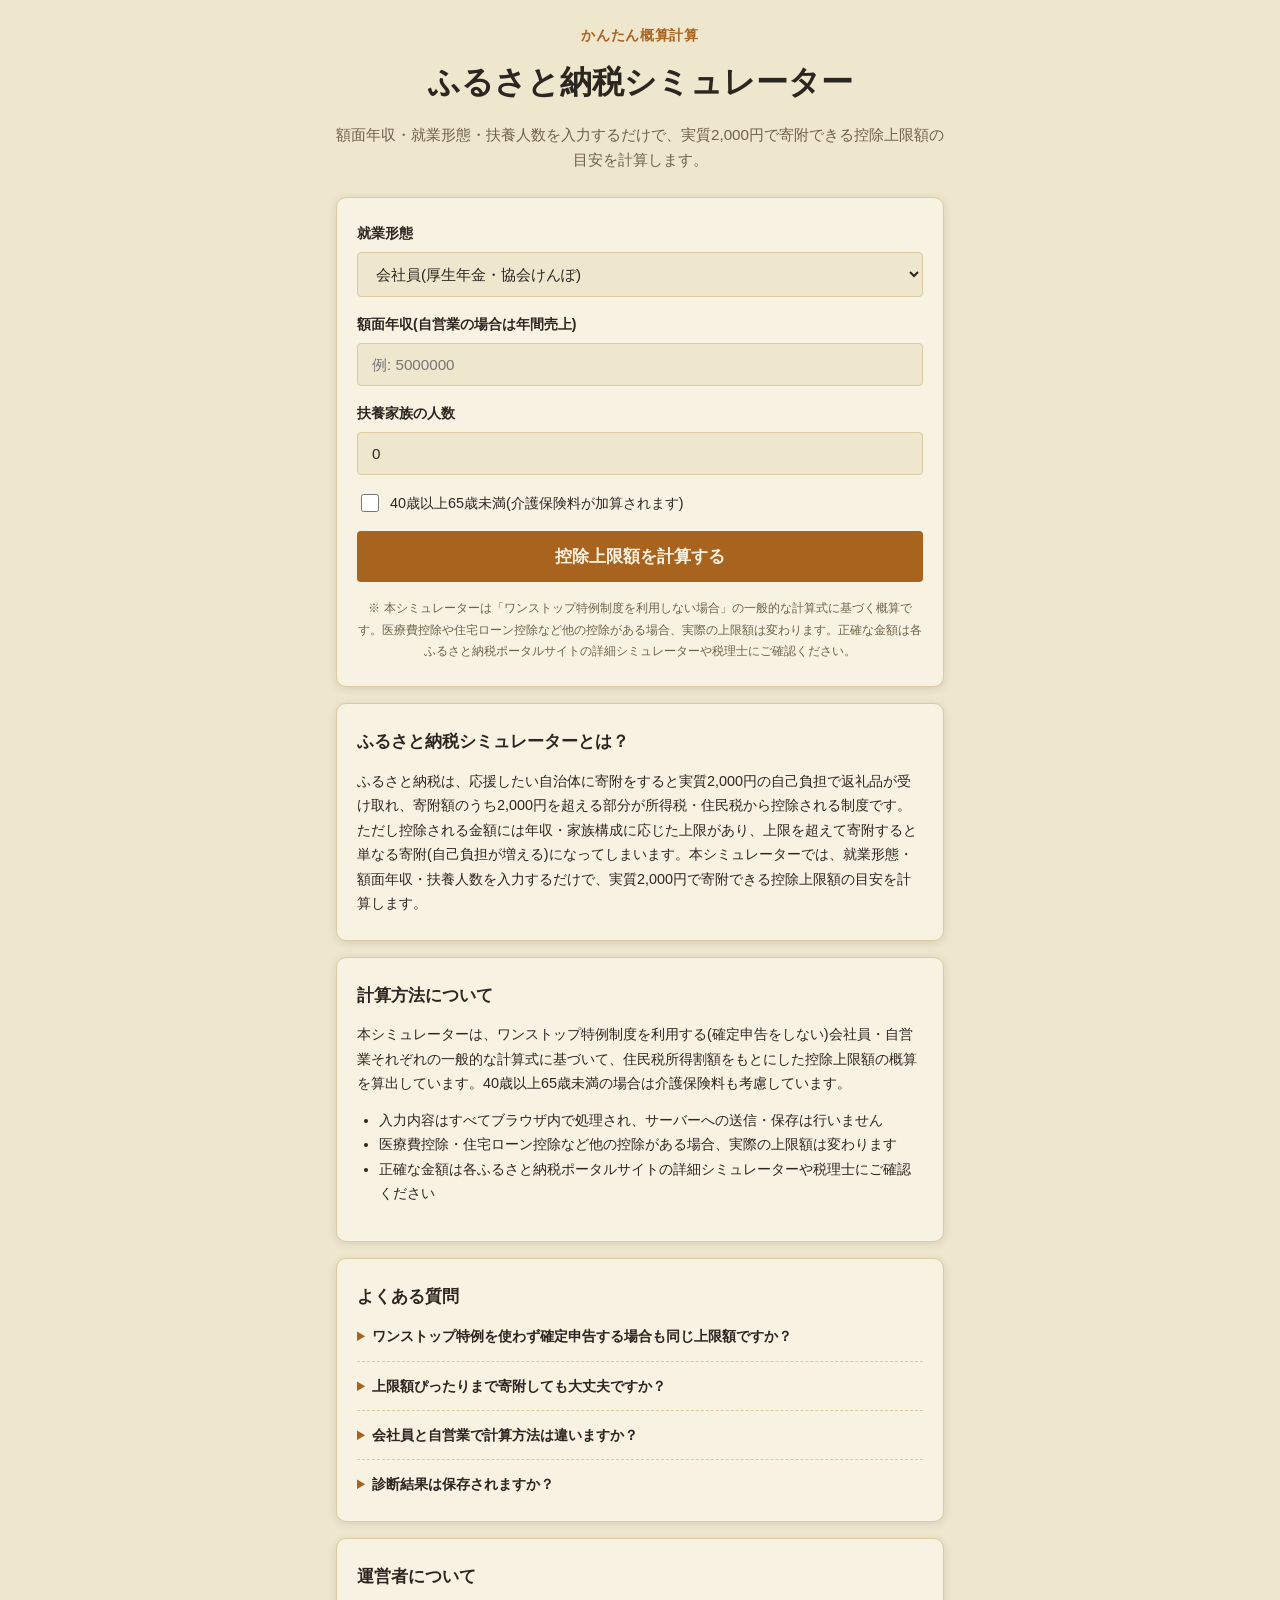
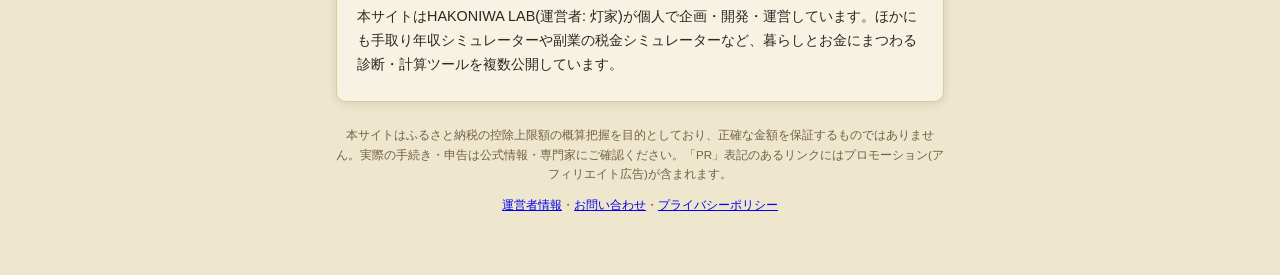
==== index.html @ 763a4023 "メール登録フォームの送信先をMail Studioに変更(Buttondown廃止) Co-Authored-By: Claude Opus 5 <noreply@anthropic.com>" ====
<!DOCTYPE html>
<html lang="ja">
<head>
<meta charset="UTF-8">
<meta name="viewport" content="width=device-width, initial-scale=1.0">
<title>ふるさと納税シミュレーター | 控除上限額をかんたん計算</title>
<meta name="description" content="額面年収・就業形態・扶養人数を入力するだけで、実質2,000円で寄附できるふるさと納税の控除上限額の目安を計算できます。">
<script async src="https://pagead2.googlesyndication.com/pagead/js/adsbygoogle.js?client=ca-pub-6465548593525933" crossorigin="anonymous"></script>
<link rel="canonical" href="https://hakoniwalab.com/furusato-simulator/">
<link rel="stylesheet" href="css/style.css">
<script type="application/ld+json">{"@context":"https://schema.org","@type":"FAQPage","mainEntity":[{"@type":"Question","name":"ワンストップ特例を使わず確定申告する場合も同じ上限額ですか？","acceptedAnswer":{"@type":"Answer","text":"確定申告をする場合も控除上限額の考え方自体は近い金額になりますが、控除される税目の内訳(所得税からも還付されるかどうか)が変わります。本シミュレーターはワンストップ特例制度を利用する前提の概算です。"}},{"@type":"Question","name":"上限額ぴったりまで寄附しても大丈夫ですか？","acceptedAnswer":{"@type":"Answer","text":"本シミュレーターの結果はあくまで概算です。年収の変動や他の控除の影響で実際の上限額が下振れすることもあるため、上限額の8〜9割程度を目安にすることをおすすめします。"}},{"@type":"Question","name":"会社員と自営業で計算方法は違いますか？","acceptedAnswer":{"@type":"Answer","text":"はい。自営業・フリーランスの場合は必要経費を差し引いた所得を基準に、会社員とは異なる社会保険料・税額で計算しています。就業形態を選択すると自動でその方式に切り替わります。"}},{"@type":"Question","name":"診断結果は保存されますか？","acceptedAnswer":{"@type":"Answer","text":"保存されません。計算のたびにその場で処理しており、入力内容や結果を外部に送信・保存する仕組みは持っていません。"}}]}</script>
</head>
<body>
<div id="app" class="app">

  <header class="app-header">
    <p class="app-header__eyebrow">かんたん概算計算</p>
    <h1 class="app-header__title">ふるさと納税<br class="sp-only">シミュレーター</h1>
    <p class="app-header__lead">額面年収・就業形態・扶養人数を入力するだけで、実質2,000円で寄附できる控除上限額の目安を計算します。</p>
  </header>

  <main id="main" class="main">

    <!-- intro/form screen -->
    <section id="screen-intro" class="screen" data-screen="intro">
      <div class="card card--intro">
        <form id="calc-form">
          <div class="form-field">
            <label for="employment_type">就業形態</label>
            <select id="employment_type" name="employment_type" class="quiz-select">
              <option value="employee">会社員(厚生年金・協会けんぽ)</option>
              <option value="self_employed">自営業・フリーランス(国民年金・国民健康保険)</option>
            </select>
          </div>

          <div class="form-field">
            <label for="gross_income">額面年収(自営業の場合は年間売上)</label>
            <input type="number" id="gross_income" name="gross_income" class="quiz-select" placeholder="例: 5000000" min="0" step="10000" required>
          </div>

          <div class="form-field" id="expense-rate-field" hidden>
            <label for="expense_rate">必要経費の割合の目安(%)</label>
            <input type="number" id="expense_rate" name="expense_rate" class="quiz-select" value="30" min="0" max="90" step="5">
          </div>

          <div class="form-field">
            <label for="dependents">扶養家族の人数</label>
            <input type="number" id="dependents" name="dependents" class="quiz-select" value="0" min="0" max="10" step="1">
          </div>

          <div class="form-field form-field--checkbox">
            <label>
              <input type="checkbox" id="age40to64" name="age40to64">
              40歳以上65歳未満(介護保険料が加算されます)
            </label>
          </div>

          <button type="submit" class="btn btn--primary btn--large">控除上限額を計算する</button>
        </form>
        <p class="intro-disclaimer">※ 本シミュレーターは「ワンストップ特例制度を利用しない場合」の一般的な計算式に基づく概算です。医療費控除や住宅ローン控除など他の控除がある場合、実際の上限額は変わります。正確な金額は各ふるさと納税ポータルサイトの詳細シミュレーターや税理士にご確認ください。</p>
      </div>
    </section>

    <!-- result screen -->
    <section id="screen-result" class="screen" data-screen="result" hidden>
      <div class="card card--intro" id="result-body"></div>
      <div id="ad-slot-result-bottom" class="ad-slot" aria-hidden="true"></div>

      <div class="card card--lead" id="lead-card">
        <h2 class="card__title">計算結果をあとで見返したい方へ</h2>
        <p>メールアドレスを登録すると、HAKONIWA LABの新しいツール・お得な情報をお届けします。</p>
        <form id="lead-form" class="lead-form" action="https://mail-studio.hakoniwa-labs.workers.dev/f/v6lGNd5ZqjptO-bG2wVIIij1IczI0iWg" method="post" target="popupwindow" onsubmit="window.open('https://mail-studio.hakoniwa-labs.workers.dev/f/v6lGNd5ZqjptO-bG2wVIIij1IczI0iWg', 'popupwindow')">
          <input type="email" name="email" class="lead-form__input" placeholder="メールアドレス" required>
          <button type="submit" class="btn btn--primary">登録する</button>
        </form>
      </div>

      <button type="button" class="btn btn--ghost" id="btn-restart">条件を変えて再計算する</button>
    </section>

  </main>

  <section class="article" aria-labelledby="about-heading">
    <div class="card card--article">
      <h2 id="about-heading">ふるさと納税シミュレーターとは？</h2>
      <p>ふるさと納税は、応援したい自治体に寄附をすると実質2,000円の自己負担で返礼品が受け取れ、寄附額のうち2,000円を超える部分が所得税・住民税から控除される制度です。ただし控除される金額には年収・家族構成に応じた上限があり、上限を超えて寄附すると単なる寄附(自己負担が増える)になってしまいます。本シミュレーターでは、就業形態・額面年収・扶養人数を入力するだけで、実質2,000円で寄附できる控除上限額の目安を計算します。</p>
    </div>

    <div class="card card--article">
      <h2>計算方法について</h2>
      <p>本シミュレーターは、ワンストップ特例制度を利用する(確定申告をしない)会社員・自営業それぞれの一般的な計算式に基づいて、住民税所得割額をもとにした控除上限額の概算を算出しています。40歳以上65歳未満の場合は介護保険料も考慮しています。</p>
      <ul>
        <li>入力内容はすべてブラウザ内で処理され、サーバーへの送信・保存は行いません</li>
        <li>医療費控除・住宅ローン控除など他の控除がある場合、実際の上限額は変わります</li>
        <li>正確な金額は各ふるさと納税ポータルサイトの詳細シミュレーターや税理士にご確認ください</li>
      </ul>
    </div>

    <div class="card card--article">
      <h2>よくある質問</h2>
      <details class="faq-item">
        <summary>ワンストップ特例を使わず確定申告する場合も同じ上限額ですか？</summary>
        <p>確定申告をする場合も控除上限額の考え方自体は近い金額になりますが、控除される税目の内訳(所得税からも還付されるかどうか)が変わります。本シミュレーターはワンストップ特例制度を利用する前提の概算です。</p>
      </details>
      <details class="faq-item">
        <summary>上限額ぴったりまで寄附しても大丈夫ですか？</summary>
        <p>本シミュレーターの結果はあくまで概算です。年収の変動や他の控除の影響で実際の上限額が下振れすることもあるため、上限額の8〜9割程度を目安にすることをおすすめします。</p>
      </details>
      <details class="faq-item">
        <summary>会社員と自営業で計算方法は違いますか？</summary>
        <p>はい。自営業・フリーランスの場合は必要経費を差し引いた所得を基準に、会社員とは異なる社会保険料・税額で計算しています。就業形態を選択すると自動でその方式に切り替わります。</p>
      </details>
      <details class="faq-item">
        <summary>診断結果は保存されますか？</summary>
        <p>保存されません。計算のたびにその場で処理しており、入力内容や結果を外部に送信・保存する仕組みは持っていません。</p>
      </details>
    </div>

    <div class="card card--article">
      <h2>運営者について</h2>
      <p>本サイトはHAKONIWA LAB(運営者: 灯家)が個人で企画・開発・運営しています。ほかにも手取り年収シミュレーターや副業の税金シミュレーターなど、暮らしとお金にまつわる診断・計算ツールを複数公開しています。</p>
    </div>
  </section>

  <footer class="app-footer">
    <p>本サイトはふるさと納税の控除上限額の概算把握を目的としており、正確な金額を保証するものではありません。実際の手続き・申告は公式情報・専門家にご確認ください。「PR」表記のあるリンクにはプロモーション(アフィリエイト広告)が含まれます。</p>
    <p><a href="../about.html">運営者情報</a>・<a href="../contact.html">お問い合わせ</a>・<a href="../privacy.html">プライバシーポリシー</a></p>
  </footer>

</div>

<script src="js/calculate.js"></script>
<script src="js/app.js"></script>
</body>
</html>
---- css/style.css ----
:root {
  --color-bg: #efe6ce;
  --color-surface: #f8f2e3;
  --color-border: #dbcba0;
  --color-text: #2b2620;
  --color-text-muted: #6e6248;
  --color-primary: #a8631f;
  --color-primary-hover: #8b5119;
  --color-primary-contrast: #fbf3e2;
  --color-accent: #55704a;
  --color-badge-bg: #e4d6ae;
  --color-badge-text: #6e4a1e;
  --color-warn-bg: #efd3c0;
  --color-warn-text: #8a4322;
  --radius-sm: 4px;
  --radius-md: 6px;
  --radius-lg: 10px;
  --shadow-card: 0 2px 8px rgba(43, 38, 32, 0.12);
  --max-width: 640px;
}

@media (prefers-color-scheme: dark) {
  :root {
    --color-bg: #211f1a;
    --color-surface: #2c2a22;
    --color-border: #423e30;
    --color-text: #f1e9d8;
    --color-text-muted: #b3a585;
    --color-primary: #e3a23b;
    --color-primary-hover: #edb259;
    --color-primary-contrast: #241c0d;
    --color-accent: #8fae7d;
    --color-badge-bg: #3a3626;
    --color-badge-text: #e3a23b;
    --color-warn-bg: #3d2a1d;
    --color-warn-text: #e0a876;
    --shadow-card: 0 2px 14px rgba(0, 0, 0, 0.5);
  }
}

* { box-sizing: border-box; }

[hidden] { display: none !important; }

html, body {
  margin: 0;
  padding: 0;
  background: var(--color-bg);
  color: var(--color-text);
  font-family: "Hiragino Sans", "Hiragino Kaku Gothic ProN", Meiryo, "Yu Gothic", sans-serif;
  line-height: 1.7;
  -webkit-text-size-adjust: 100%;
}

.app {
  max-width: var(--max-width);
  margin: 0 auto;
  padding: 24px 16px 48px;
}

.app-header {
  text-align: center;
  margin-bottom: 24px;
}

.app-header__eyebrow {
  color: var(--color-primary);
  font-weight: 700;
  font-size: 0.85rem;
  letter-spacing: 0.05em;
  margin: 0 0 8px;
}

.app-header__title {
  font-size: 1.6rem;
  font-weight: 800;
  margin: 0 0 12px;
}

.app-header__lead {
  color: var(--color-text-muted);
  font-size: 0.95rem;
  margin: 0;
}

.main { display: block; }

.card {
  background: var(--color-surface);
  border: 1px solid var(--color-border);
  border-radius: var(--radius-lg);
  box-shadow: var(--shadow-card);
  padding: 24px 20px;
  margin-bottom: 16px;
}

.card--intro { text-align: center; }

.intro-points {
  list-style: none;
  padding: 0;
  margin: 0 0 20px;
  text-align: left;
  display: inline-block;
}

.intro-points li {
  position: relative;
  padding-left: 26px;
  margin-bottom: 10px;
  color: var(--color-text);
}

.intro-points li::before {
  content: "✓";
  position: absolute;
  left: 0;
  color: var(--color-accent);
  font-weight: 700;
}

.intro-disclaimer {
  font-size: 0.78rem;
  color: var(--color-text-muted);
  margin: 16px 0 0;
}

.btn {
  display: inline-block;
  border: none;
  border-radius: var(--radius-sm);
  font-size: 0.95rem;
  font-weight: 700;
  padding: 12px 20px;
  cursor: pointer;
  text-align: center;
  transition: background-color 0.15s ease, opacity 0.15s ease;
}

.btn--primary {
  background: var(--color-primary);
  color: var(--color-primary-contrast);
}
.btn--primary:hover { background: var(--color-primary-hover); }
.btn--primary:disabled { opacity: 0.5; cursor: not-allowed; }

.btn--ghost {
  background: transparent;
  color: var(--color-text-muted);
  border: 1px solid var(--color-border);
}
.btn--ghost:hover { color: var(--color-text); border-color: var(--color-text-muted); }

.btn--large { width: 100%; padding: 14px 20px; font-size: 1.05rem; }
.btn--skip { margin-left: auto; }

.progress {
  height: 6px;
  background: var(--color-border);
  border-radius: 999px;
  overflow: hidden;
  margin-bottom: 8px;
}

.progress__bar {
  height: 100%;
  width: 0%;
  background: var(--color-primary);
  transition: width 0.25s ease;
}

.progress__label {
  font-size: 0.78rem;
  color: var(--color-text-muted);
  margin: 0 0 16px;
  text-align: right;
}

.card--quiz { min-height: 220px; }

.quiz-question {
  font-size: 1.1rem;
  font-weight: 700;
  margin: 0 0 6px;
}

.quiz-question__note {
  font-size: 0.82rem;
  color: var(--color-text-muted);
  margin: 0 0 18px;
}

.quiz-options {
  display: grid;
  gap: 10px;
}

.quiz-option {
  display: block;
  width: 100%;
  text-align: left;
  padding: 14px 16px;
  background: var(--color-bg);
  border: 1.5px solid var(--color-border);
  border-radius: var(--radius-sm);
  color: var(--color-text);
  font-size: 0.95rem;
  cursor: pointer;
  transition: border-color 0.15s ease, background-color 0.15s ease;
}

.quiz-option:hover {
  border-color: var(--color-primary);
}

.quiz-option.is-selected {
  border-color: var(--color-primary);
  background: var(--color-badge-bg);
  font-weight: 700;
}

.quiz-select {
  width: 100%;
  padding: 12px 14px;
  border: 1.5px solid var(--color-border);
  border-radius: var(--radius-sm);
  background: var(--color-bg);
  color: var(--color-text);
  font-size: 0.95rem;
}

.quiz-nav {
  display: flex;
  align-items: center;
  gap: 10px;
}

.result-summary {
  text-align: center;
  margin-bottom: 20px;
}

.result-summary__count {
  font-size: 1.3rem;
  font-weight: 800;
  margin: 0 0 4px;
}

.result-summary__note {
  font-size: 0.82rem;
  color: var(--color-text-muted);
  margin: 0;
}

.result-list {
  display: grid;
  gap: 14px;
  margin-bottom: 20px;
}

.result-card {
  background: var(--color-surface);
  border: 1px solid var(--color-border);
  border-radius: var(--radius-md);
  box-shadow: var(--shadow-card);
  padding: 18px 18px 16px;
}

.result-card__badges {
  display: flex;
  flex-wrap: wrap;
  gap: 6px;
  margin-bottom: 10px;
}

.badge {
  display: inline-block;
  font-size: 0.72rem;
  font-weight: 700;
  padding: 3px 10px;
  border-radius: 999px;
  background: var(--color-badge-bg);
  color: var(--color-badge-text);
}

.badge--accent {
  background: var(--color-primary);
  color: var(--color-primary-contrast);
}

.badge--warn {
  background: var(--color-warn-bg);
  color: var(--color-warn-text);
}

.result-card__name {
  font-size: 1.05rem;
  font-weight: 800;
  margin: 0 0 6px;
}

.result-card__benefit {
  color: var(--color-accent);
  font-weight: 700;
  margin: 0 0 4px;
}

.result-card__org {
  font-size: 0.8rem;
  color: var(--color-text-muted);
  margin: 0 0 12px;
}

.result-card__summary {
  font-size: 0.88rem;
  margin: 0 0 10px;
}

.result-card__conditions {
  font-size: 0.82rem;
  color: var(--color-text-muted);
  margin: 0 0 14px;
}

.result-card__actions {
  display: flex;
  flex-wrap: wrap;
  gap: 8px;
}

.result-card__link {
  display: inline-block;
  font-size: 0.85rem;
  font-weight: 700;
  color: var(--color-primary);
  text-decoration: none;
  padding: 8px 14px;
  border: 1.5px solid var(--color-primary);
  border-radius: var(--radius-sm);
}

.result-card__link:hover { background: var(--color-badge-bg); }

.result-card__link--offer {
  color: var(--color-accent);
  border-color: var(--color-accent);
  display: inline-flex;
  align-items: center;
  gap: 6px;
}

.badge--pr {
  background: var(--color-accent);
  color: var(--color-primary-contrast);
  font-size: 0.62rem;
  padding: 2px 6px;
}

.result-empty {
  text-align: center;
  color: var(--color-text-muted);
  padding: 24px 12px;
}

.ad-slot {
  min-height: 90px;
  border: 1px dashed var(--color-border);
  border-radius: var(--radius-sm);
  display: flex;
  align-items: center;
  justify-content: center;
  color: var(--color-text-muted);
  font-size: 0.75rem;
  margin-bottom: 20px;
}

.card--lead { text-align: center; }
.card__title { font-size: 1rem; margin: 0 0 8px; }

.lead-form {
  display: flex;
  gap: 8px;
  margin-top: 14px;
}

.lead-form__input {
  flex: 1;
  padding: 10px 12px;
  border: 1.5px solid var(--color-border);
  border-radius: var(--radius-sm);
  background: var(--color-bg);
  color: var(--color-text);
}

.app-footer {
  margin-top: 24px;
  text-align: center;
  font-size: 0.72rem;
  color: var(--color-text-muted);
}

.sp-only { display: inline; }

@media (min-width: 640px) {
  .app-header__title { font-size: 2rem; }
  .sp-only { display: none; }
}

.result-card__platforms {
  font-size: 0.8rem;
  color: var(--color-text-muted);
  margin: 0 0 14px;
}

.cross-link-banner {
  display: block;
  margin-top: 12px;
  padding: 10px 14px;
  background: var(--color-badge-bg);
  border-radius: var(--radius-sm);
  font-size: 0.82rem;
  color: var(--color-badge-text);
  text-decoration: none;
  font-weight: 700;
}

.cross-link-banner:hover { opacity: 0.85; }

.result-cross-links {
  display: grid;
  gap: 8px;
  margin-top: 16px;
}

.result-cross-links .cross-link-banner {
  margin-top: 0;
}

.form-field {
  text-align: left;
  margin-bottom: 16px;
}

.form-field label {
  display: block;
  font-size: 0.88rem;
  font-weight: 700;
  margin-bottom: 6px;
}

.form-field--checkbox label {
  display: flex;
  align-items: center;
  gap: 8px;
  font-weight: 400;
  font-size: 0.9rem;
}

.form-field--checkbox input[type="checkbox"] {
  width: 18px;
  height: 18px;
}

.result-headline {
  text-align: center;
  padding: 8px 0 20px;
  border-bottom: 1px dashed var(--color-border);
  margin-bottom: 16px;
}

.result-headline__label {
  font-size: 0.85rem;
  color: var(--color-text-muted);
  margin: 0 0 4px;
}

.result-headline__value {
  font-size: 2.2rem;
  font-weight: 800;
  color: var(--color-primary);
  margin: 0 0 4px;
}

.result-headline__sub {
  font-size: 0.85rem;
  color: var(--color-text-muted);
  margin: 0;
}

.result-breakdown {
  display: grid;
  gap: 8px;
  text-align: left;
}

.result-row {
  display: flex;
  justify-content: space-between;
  font-size: 0.9rem;
  padding: 8px 0;
  border-bottom: 1px solid var(--color-border);
}

.result-row span:first-child {
  color: var(--color-text-muted);
}

.result-row span:last-child {
  font-weight: 700;
}

/* --- 解説記事セクション --- */

.card--article h2 {
  font-size: 1.05rem;
  margin: 0 0 12px;
}
.card--article p {
  font-size: 0.9rem;
  margin: 0 0 12px;
}
.card--article p:last-child { margin-bottom: 0; }
.card--article ul {
  font-size: 0.9rem;
  margin: 0 0 12px;
  padding-left: 22px;
}

.faq-item {
  border-bottom: 1px dashed var(--color-border);
  padding: 12px 0;
}
.faq-item:first-of-type { padding-top: 0; }
.faq-item:last-child { border-bottom: none; padding-bottom: 0; }
.faq-item summary {
  cursor: pointer;
  font-weight: 700;
  font-size: 0.9rem;
  list-style: revert;
}
.faq-item summary::marker { color: var(--color-primary); }
.faq-item p {
  margin: 8px 0 0;
  font-size: 0.85rem;
  color: var(--color-text-muted);
}
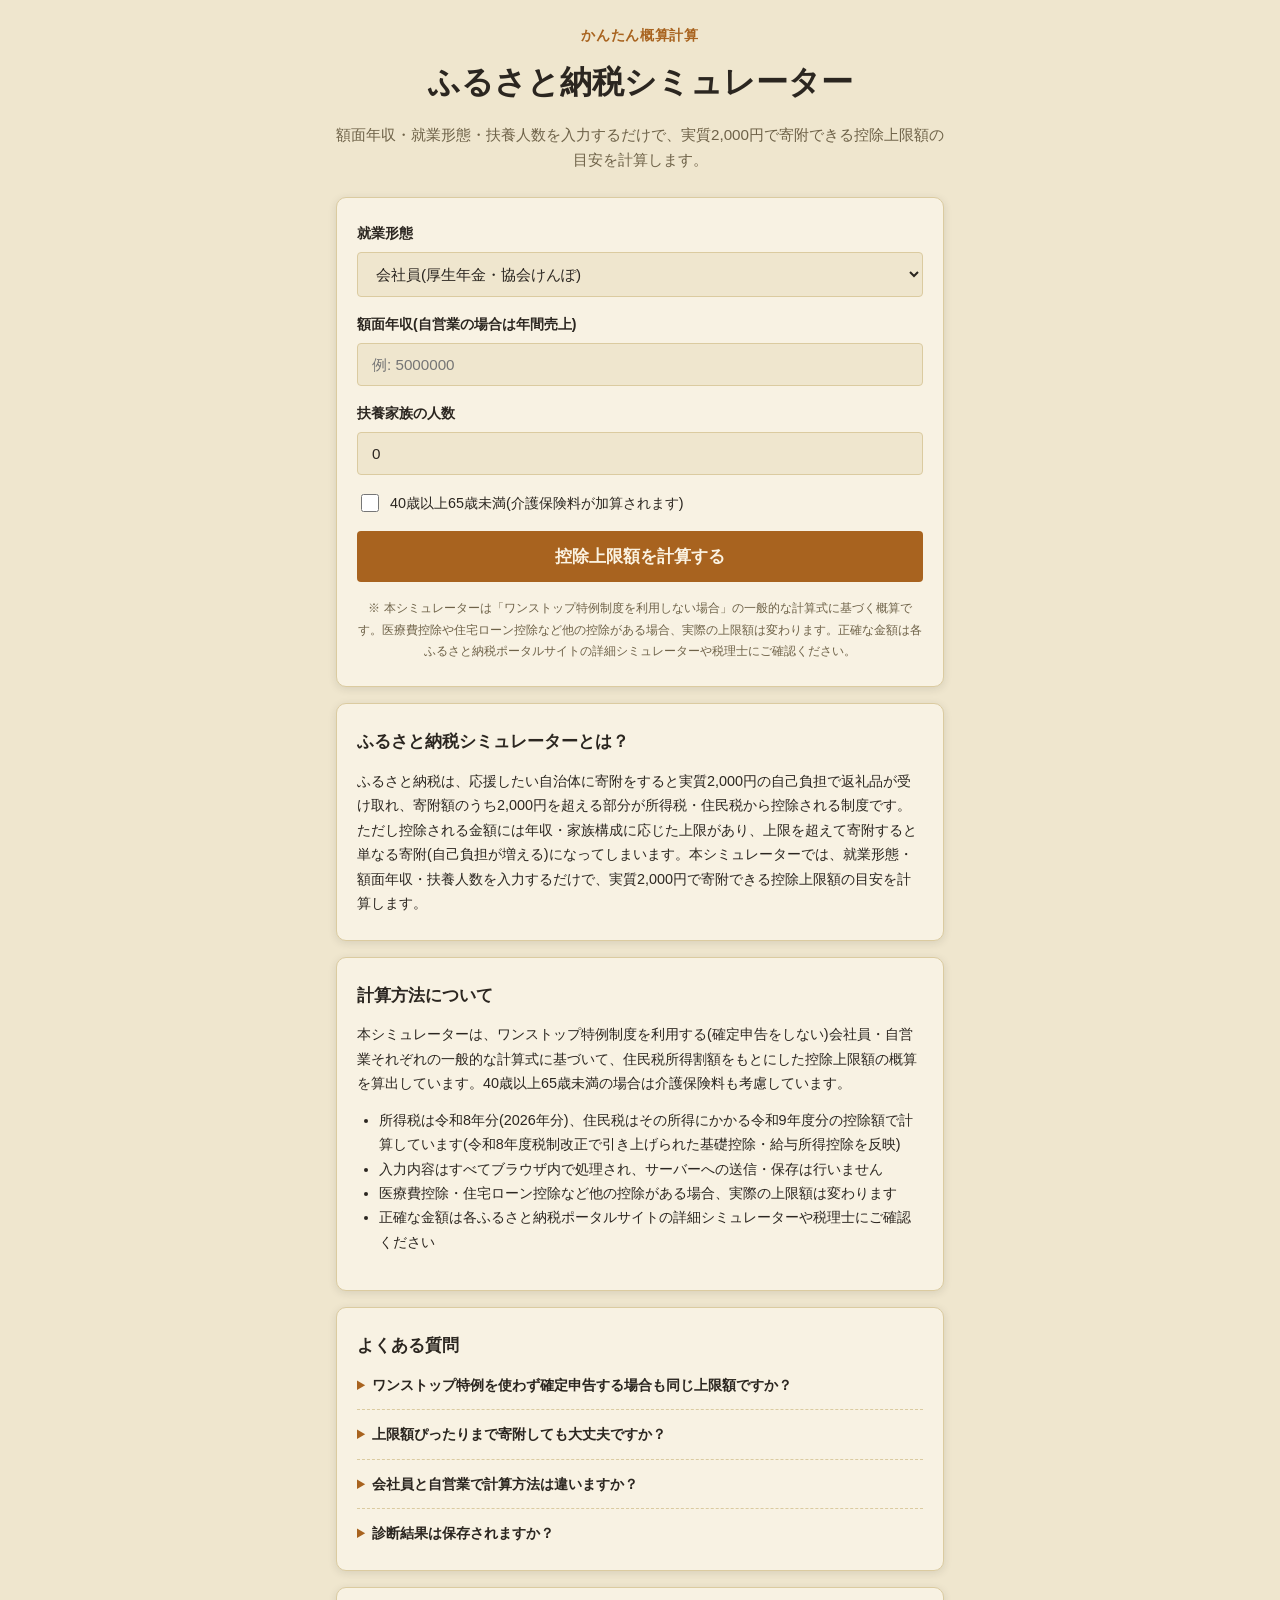
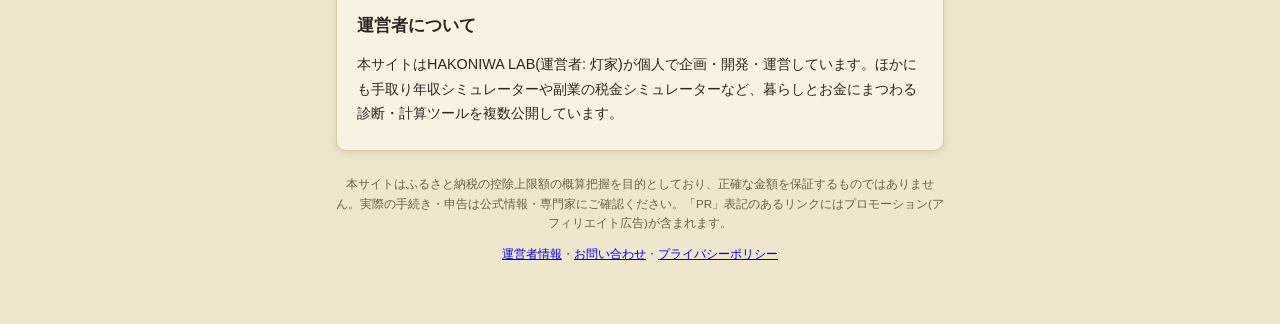
==== commit 12207c29: "令和8年度税制改正の控除額を反映(令和8年分の所得税・令和9年度の住民税) - 給与所得控除: 最低保障額 55万円 → 74万円(本則69万円＋令和8・9年の特例5万円)。住民税も同じ - 所得税の" ====
--- a/index.html
+++ b/index.html
@@ -90,6 +90,7 @@
       <h2>計算方法について</h2>
       <p>本シミュレーターは、ワンストップ特例制度を利用する(確定申告をしない)会社員・自営業それぞれの一般的な計算式に基づいて、住民税所得割額をもとにした控除上限額の概算を算出しています。40歳以上65歳未満の場合は介護保険料も考慮しています。</p>
       <ul>
+        <li>所得税は令和8年分(2026年分)、住民税はその所得にかかる令和9年度分の控除額で計算しています(令和8年度税制改正で引き上げられた基礎控除・給与所得控除を反映)</li>
         <li>入力内容はすべてブラウザ内で処理され、サーバーへの送信・保存は行いません</li>
         <li>医療費控除・住宅ローン控除など他の控除がある場合、実際の上限額は変わります</li>
         <li>正確な金額は各ふるさと納税ポータルサイトの詳細シミュレーターや税理士にご確認ください</li>
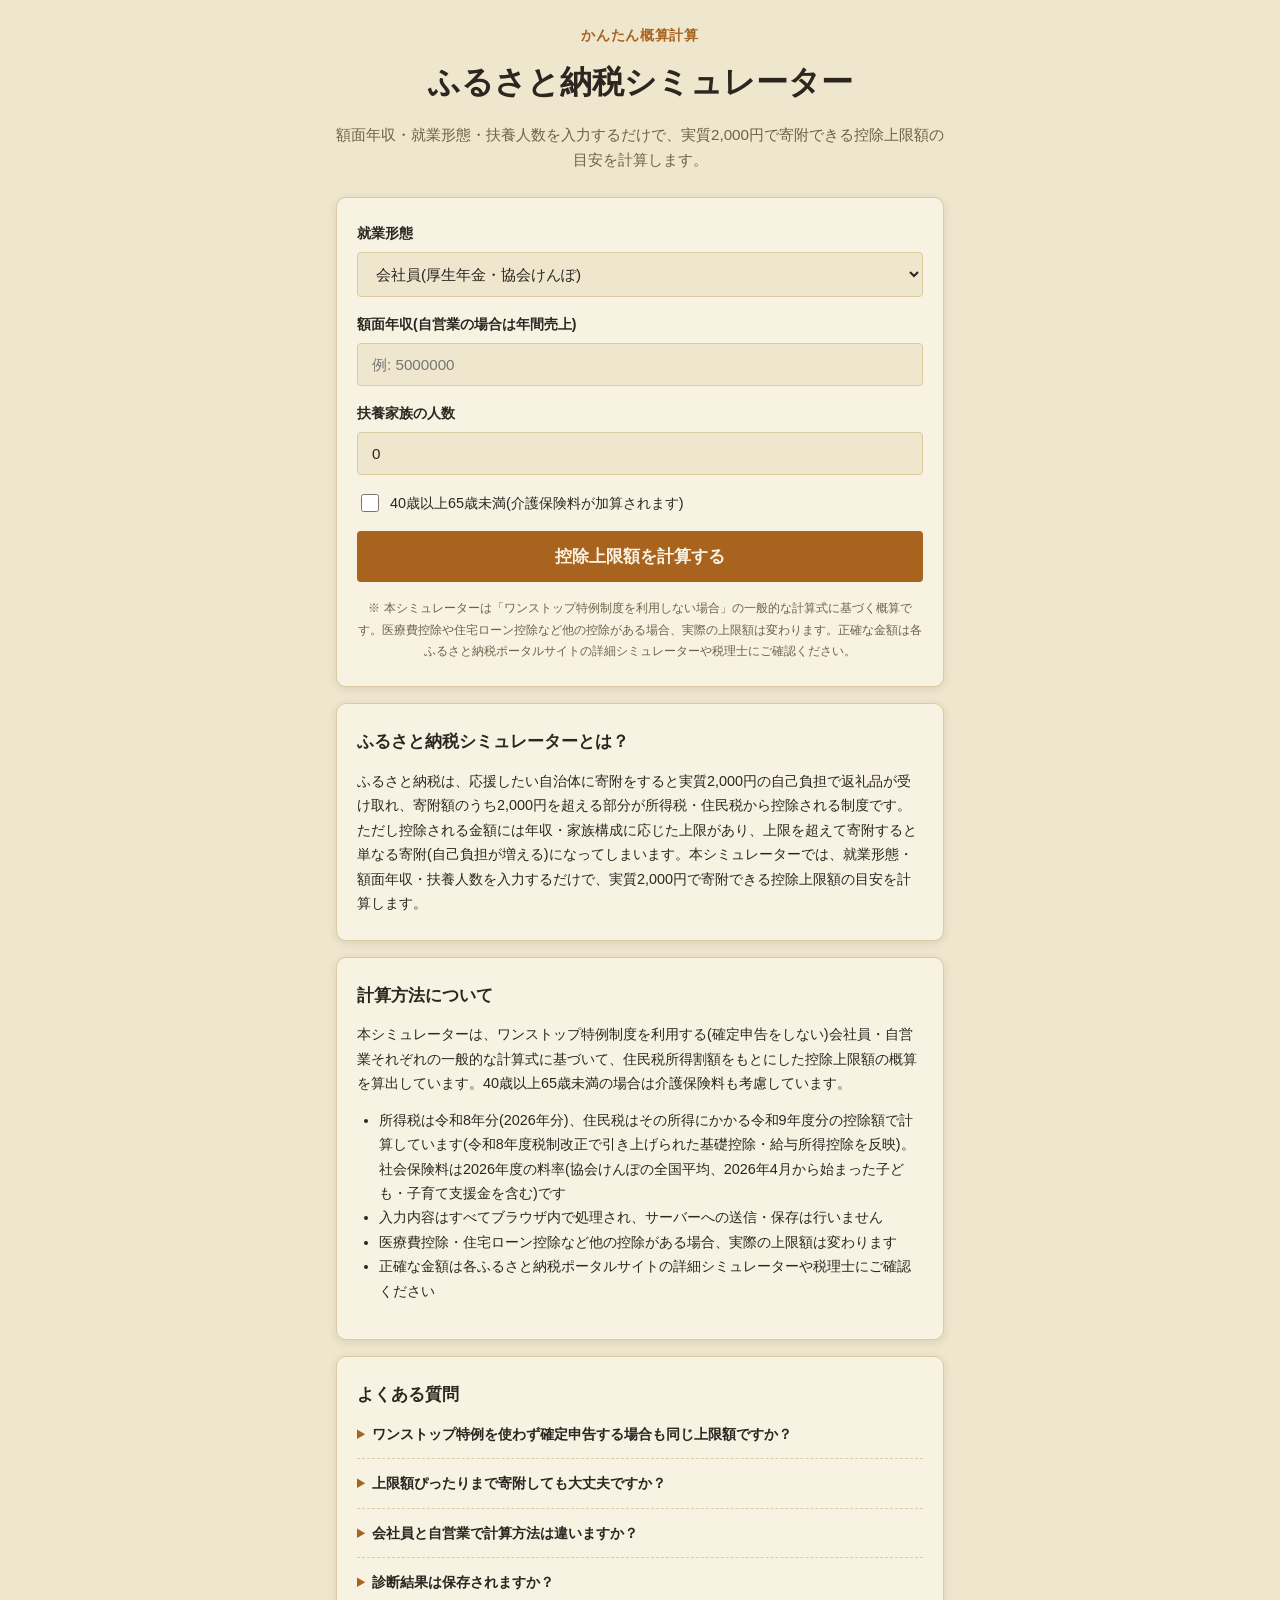
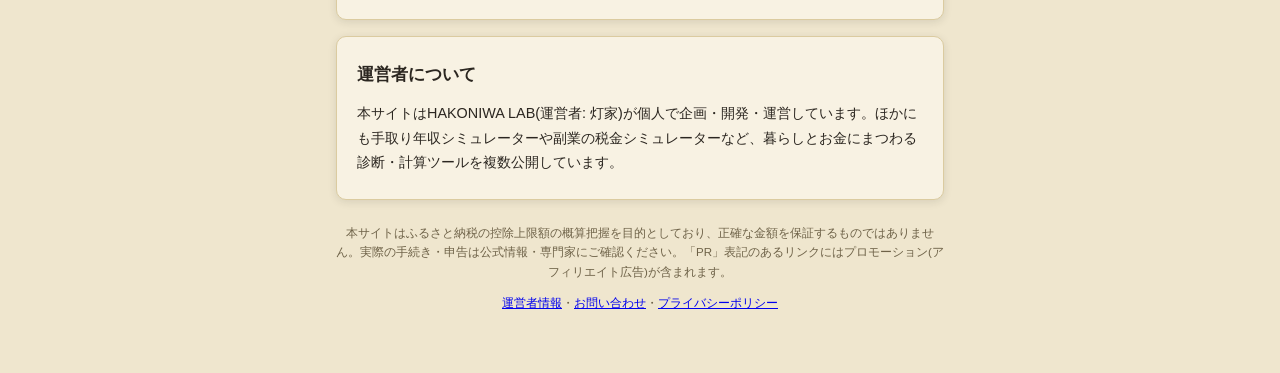
==== commit a9c74093: "社会保険料率を2026年度(令和8年度)に更新 - 健康保険: 協会けんぽ全国平均 10.0%→9.90%(本人4.95%) - 子ども・子育て支援金 0.23%(本人0.115%)を追加(2026年" ====
--- a/index.html
+++ b/index.html
@@ -90,7 +90,7 @@
       <h2>計算方法について</h2>
       <p>本シミュレーターは、ワンストップ特例制度を利用する(確定申告をしない)会社員・自営業それぞれの一般的な計算式に基づいて、住民税所得割額をもとにした控除上限額の概算を算出しています。40歳以上65歳未満の場合は介護保険料も考慮しています。</p>
       <ul>
-        <li>所得税は令和8年分(2026年分)、住民税はその所得にかかる令和9年度分の控除額で計算しています(令和8年度税制改正で引き上げられた基礎控除・給与所得控除を反映)</li>
+        <li>所得税は令和8年分(2026年分)、住民税はその所得にかかる令和9年度分の控除額で計算しています(令和8年度税制改正で引き上げられた基礎控除・給与所得控除を反映)。社会保険料は2026年度の料率(協会けんぽの全国平均、2026年4月から始まった子ども・子育て支援金を含む)です</li>
         <li>入力内容はすべてブラウザ内で処理され、サーバーへの送信・保存は行いません</li>
         <li>医療費控除・住宅ローン控除など他の控除がある場合、実際の上限額は変わります</li>
         <li>正確な金額は各ふるさと納税ポータルサイトの詳細シミュレーターや税理士にご確認ください</li>
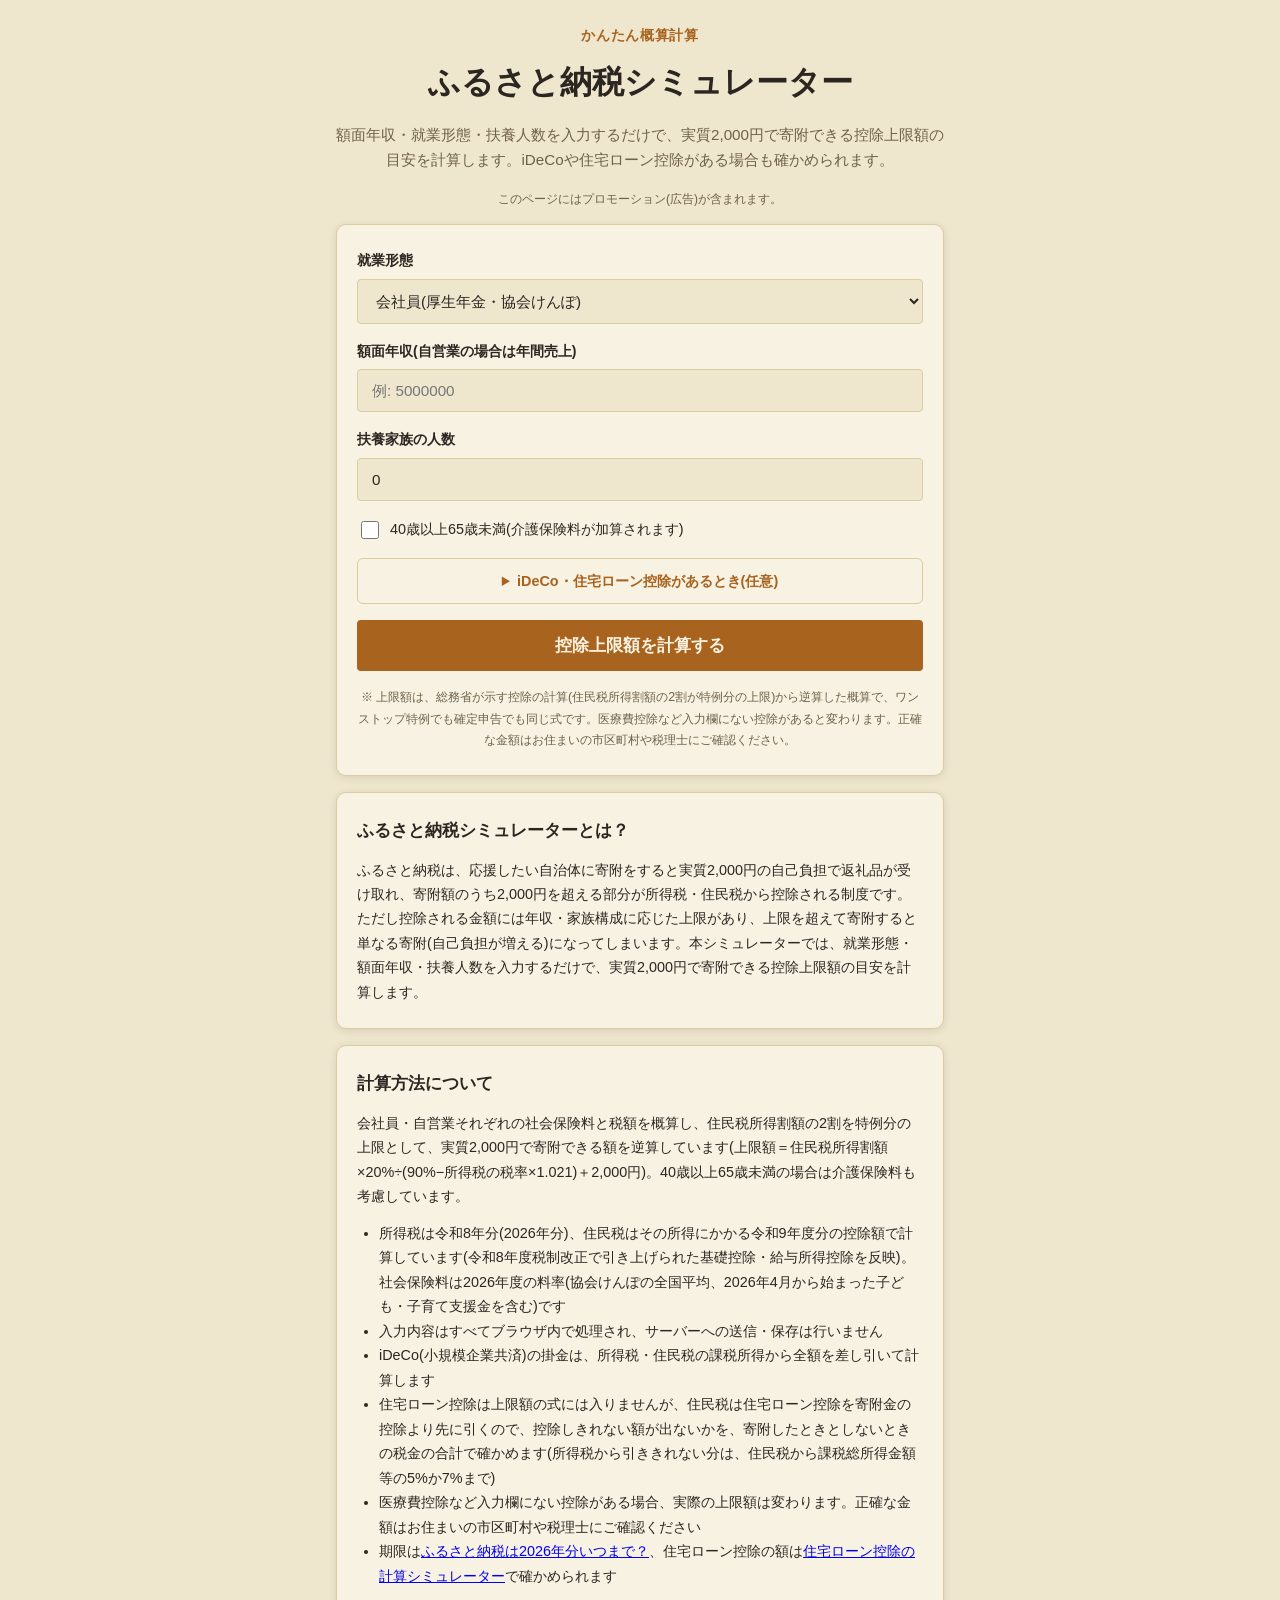
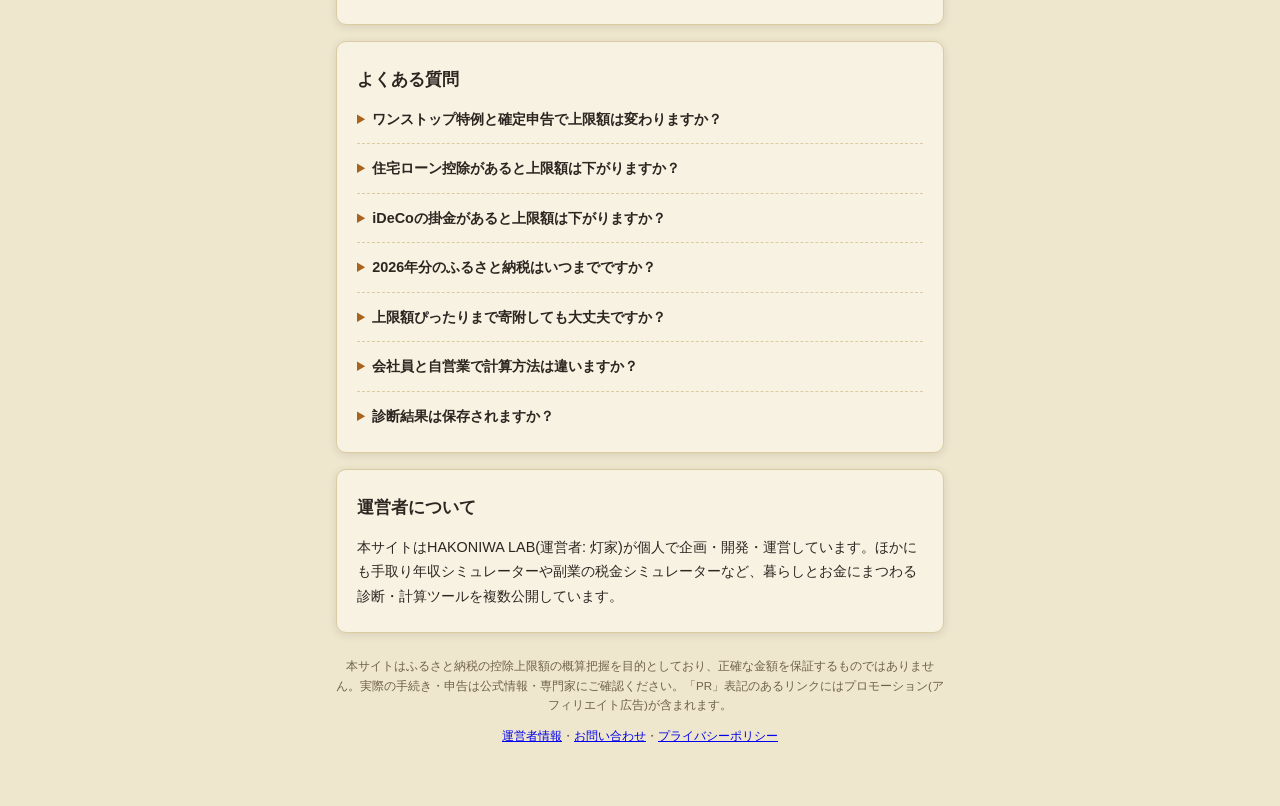
==== commit 845d3ae7: "iDeCo・住宅ローン控除の確かめ、広告、記事「2026年分いつまで？」を追加 iDeCoの掛金を課税所得から引き、掛金なしの上限も表示。住宅ローン控除は、住民税で寄附金の控除より先に引かれるため、 " ====
--- a/index.html
+++ b/index.html
@@ -3,12 +3,20 @@
 <head>
 <meta charset="UTF-8">
 <meta name="viewport" content="width=device-width, initial-scale=1.0">
+<!-- Google tag (gtag.js) -->
+<script async src="https://www.googletagmanager.com/gtag/js?id=G-WTBHV5QYG3"></script>
+<script>
+  window.dataLayer = window.dataLayer || [];
+  function gtag(){dataLayer.push(arguments);}
+  gtag('js', new Date());
+  gtag('config', 'G-WTBHV5QYG3');
+</script>
 <title>ふるさと納税シミュレーター | 控除上限額をかんたん計算</title>
-<meta name="description" content="額面年収・就業形態・扶養人数を入力するだけで、実質2,000円で寄附できるふるさと納税の控除上限額の目安を計算できます。">
+<meta name="description" content="額面年収・就業形態・扶養人数を入力するだけで、実質2,000円で寄附できるふるさと納税の控除上限額の目安を計算できます。iDeCoの掛金と、住宅ローン控除で控除しきれない額も確かめられます。">
 <script async src="https://pagead2.googlesyndication.com/pagead/js/adsbygoogle.js?client=ca-pub-6465548593525933" crossorigin="anonymous"></script>
 <link rel="canonical" href="https://hakoniwalab.com/furusato-simulator/">
 <link rel="stylesheet" href="css/style.css">
-<script type="application/ld+json">{"@context":"https://schema.org","@type":"FAQPage","mainEntity":[{"@type":"Question","name":"ワンストップ特例を使わず確定申告する場合も同じ上限額ですか？","acceptedAnswer":{"@type":"Answer","text":"確定申告をする場合も控除上限額の考え方自体は近い金額になりますが、控除される税目の内訳(所得税からも還付されるかどうか)が変わります。本シミュレーターはワンストップ特例制度を利用する前提の概算です。"}},{"@type":"Question","name":"上限額ぴったりまで寄附しても大丈夫ですか？","acceptedAnswer":{"@type":"Answer","text":"本シミュレーターの結果はあくまで概算です。年収の変動や他の控除の影響で実際の上限額が下振れすることもあるため、上限額の8〜9割程度を目安にすることをおすすめします。"}},{"@type":"Question","name":"会社員と自営業で計算方法は違いますか？","acceptedAnswer":{"@type":"Answer","text":"はい。自営業・フリーランスの場合は必要経費を差し引いた所得を基準に、会社員とは異なる社会保険料・税額で計算しています。就業形態を選択すると自動でその方式に切り替わります。"}},{"@type":"Question","name":"診断結果は保存されますか？","acceptedAnswer":{"@type":"Answer","text":"保存されません。計算のたびにその場で処理しており、入力内容や結果を外部に送信・保存する仕組みは持っていません。"}}]}</script>
+<script type="application/ld+json">{"@context":"https://schema.org","@type":"FAQPage","mainEntity":[{"@type":"Question","name":"ワンストップ特例と確定申告で上限額は変わりますか？","acceptedAnswer":{"@type":"Answer","text":"上限額の式は同じです(住民税所得割額の2割から逆算します)。違うのは控除される税目で、ワンストップ特例は全額が翌年度の住民税から、確定申告は所得税(還付)と住民税から控除されます。ただし住宅ローン控除がある人は、申請のしかたで控除しきれない額が出るかが変わることがあります。"}},{"@type":"Question","name":"住宅ローン控除があると上限額は下がりますか？","acceptedAnswer":{"@type":"Answer","text":"上限額の計算には住宅ローン控除を引く前の住民税所得割額を使うので、式で出る上限は変わりません。ただし住民税は住宅ローン控除を寄附金の控除より先に引くため、住宅ローン控除が大きいと寄附金の控除を引ききれないことがあります(練馬区の案内)。確定申告をしていて、住宅ローン控除が所得税から引ききれず住民税の上限に当たっている人は、寄附金の控除が1割ほど目減りすることがあります。入力欄の「iDeCo・住宅ローン控除があるとき」で確かめられます。"}},{"@type":"Question","name":"iDeCoの掛金があると上限額は下がりますか？","acceptedAnswer":{"@type":"Answer","text":"下がります。iDeCoの掛金は全額が所得控除になり、課税所得と住民税所得割額が減るためです。たとえば会社員・独身で年収600万円、掛金が月2.3万円(年27.6万円)なら、上限の目安は約6,900円下がります。"}},{"@type":"Question","name":"2026年分のふるさと納税はいつまでですか？","acceptedAnswer":{"@type":"Answer","text":"2026年12月31日までに決済(入金)が済んだ寄附が2026年分です。ワンストップ特例の申請書は、多くの自治体が寄附した翌年の1月10日まで(必着)としていて、2027年の1月10日は日曜日です。確定申告は2027年2月16日から3月15日までです。"}},{"@type":"Question","name":"上限額ぴったりまで寄附しても大丈夫ですか？","acceptedAnswer":{"@type":"Answer","text":"本シミュレーターの結果はあくまで概算です。年収の変動や他の控除の影響で実際の上限額が下振れすることもあるため、上限額の8〜9割程度を目安にすることをおすすめします。"}},{"@type":"Question","name":"会社員と自営業で計算方法は違いますか？","acceptedAnswer":{"@type":"Answer","text":"はい。自営業・フリーランスの場合は必要経費を差し引いた所得を基準に、会社員とは異なる社会保険料・税額で計算しています。就業形態を選択すると自動でその方式に切り替わります。"}},{"@type":"Question","name":"診断結果は保存されますか？","acceptedAnswer":{"@type":"Answer","text":"保存されません。計算のたびにその場で処理しており、入力内容や結果を外部に送信・保存する仕組みは持っていません。"}}]}</script>
 </head>
 <body>
 <div id="app" class="app">
@@ -16,8 +24,9 @@
   <header class="app-header">
     <p class="app-header__eyebrow">かんたん概算計算</p>
     <h1 class="app-header__title">ふるさと納税<br class="sp-only">シミュレーター</h1>
-    <p class="app-header__lead">額面年収・就業形態・扶養人数を入力するだけで、実質2,000円で寄附できる控除上限額の目安を計算します。</p>
+    <p class="app-header__lead">額面年収・就業形態・扶養人数を入力するだけで、実質2,000円で寄附できる控除上限額の目安を計算します。iDeCoや住宅ローン控除がある場合も確かめられます。</p>
   </header>
+  <p class="pr-note">このページにはプロモーション(広告)が含まれます。</p>
 
   <main id="main" class="main">
 
@@ -55,9 +64,37 @@
             </label>
           </div>
 
+          <details class="form-more">
+            <summary>iDeCo・住宅ローン控除があるとき(任意)</summary>
+            <div class="form-field">
+              <label for="ideco">iDeCo(個人型確定拠出年金)の掛金(年額・円)</label>
+              <input type="number" id="ideco" name="ideco" class="quiz-select" placeholder="例: 276000(月2.3万円)" min="0" step="1000">
+              <p class="form-help">小規模企業共済の掛金も同じく全額が所得控除になるので、合計を入れてください。</p>
+            </div>
+            <div class="form-field">
+              <label for="loan_credit">住宅ローン控除の額(年額・円)</label>
+              <input type="number" id="loan_credit" name="loan_credit" class="quiz-select" placeholder="例: 200000" min="0" step="1000">
+              <p class="form-help">源泉徴収票の「住宅借入金等特別控除可能額」です。分からなければ、年末のローン残高×0.7%が目安です(上限は入居した年と住宅の種類で変わります)。</p>
+            </div>
+            <div class="form-field">
+              <label for="filing">ふるさと納税の控除の受け方</label>
+              <select id="filing" name="filing" class="quiz-select">
+                <option value="onestop">ワンストップ特例(確定申告しない)</option>
+                <option value="return">確定申告する(住宅ローン控除の1年目・医療費控除など)</option>
+              </select>
+            </div>
+            <div class="form-field">
+              <label for="loan_cap">住民税から引ける住宅ローン控除の上限</label>
+              <select id="loan_cap" name="loan_cap" class="quiz-select">
+                <option value="5">所得税の課税総所得金額等の5%・最高9万7,500円(2022年以降の入居など)</option>
+                <option value="7">課税総所得金額等の7%・最高13万6,500円(2014年4月〜2021年に消費税8%・10%で取得など)</option>
+              </select>
+            </div>
+          </details>
+
           <button type="submit" class="btn btn--primary btn--large">控除上限額を計算する</button>
         </form>
-        <p class="intro-disclaimer">※ 本シミュレーターは「ワンストップ特例制度を利用しない場合」の一般的な計算式に基づく概算です。医療費控除や住宅ローン控除など他の控除がある場合、実際の上限額は変わります。正確な金額は各ふるさと納税ポータルサイトの詳細シミュレーターや税理士にご確認ください。</p>
+        <p class="intro-disclaimer">※ 上限額は、総務省が示す控除の計算(住民税所得割額の2割が特例分の上限)から逆算した概算で、ワンストップ特例でも確定申告でも同じ式です。医療費控除など入力欄にない控除があると変わります。正確な金額はお住まいの市区町村や税理士にご確認ください。</p>
       </div>
     </section>
 
@@ -65,6 +102,20 @@
     <section id="screen-result" class="screen" data-screen="result" hidden>
       <div class="card card--intro" id="result-body"></div>
       <div id="ad-slot-result-bottom" class="ad-slot" aria-hidden="true"></div>
+      <div class="card card--books" data-books-card>
+        <h2 class="card__title">関連する本</h2>
+        <p class="books__lead">控除や税金の次に、資産の増やし方を考える方へ。運営者が書いた本です。</p>
+        <ul class="books__list">
+          <li class="books__item">
+            <a href="https://www.amazon.co.jp/dp/B0H7M818R7" target="_blank" rel="noopener">
+              <span class="books__title">ずっと投資を後回しにしてきた、あなたへ。</span>
+              <span class="books__note">神泉悠斗／新NISA・インデックス投資・口座開設まで、迷わない5つのステップ。</span>
+            </a>
+          </li>
+        </ul>
+        <p class="books__ku">Kindle Unlimited の対象です（会員なら追加料金はかかりません）。</p>
+      </div>
+
 
       <div class="card card--lead" id="lead-card">
         <h2 class="card__title">計算結果をあとで見返したい方へ</h2>
@@ -88,20 +139,34 @@
 
     <div class="card card--article">
       <h2>計算方法について</h2>
-      <p>本シミュレーターは、ワンストップ特例制度を利用する(確定申告をしない)会社員・自営業それぞれの一般的な計算式に基づいて、住民税所得割額をもとにした控除上限額の概算を算出しています。40歳以上65歳未満の場合は介護保険料も考慮しています。</p>
+      <p>会社員・自営業それぞれの社会保険料と税額を概算し、住民税所得割額の2割を特例分の上限として、実質2,000円で寄附できる額を逆算しています(上限額＝住民税所得割額×20%÷(90%−所得税の税率×1.021)＋2,000円)。40歳以上65歳未満の場合は介護保険料も考慮しています。</p>
       <ul>
         <li>所得税は令和8年分(2026年分)、住民税はその所得にかかる令和9年度分の控除額で計算しています(令和8年度税制改正で引き上げられた基礎控除・給与所得控除を反映)。社会保険料は2026年度の料率(協会けんぽの全国平均、2026年4月から始まった子ども・子育て支援金を含む)です</li>
         <li>入力内容はすべてブラウザ内で処理され、サーバーへの送信・保存は行いません</li>
-        <li>医療費控除・住宅ローン控除など他の控除がある場合、実際の上限額は変わります</li>
-        <li>正確な金額は各ふるさと納税ポータルサイトの詳細シミュレーターや税理士にご確認ください</li>
+        <li>iDeCo(小規模企業共済)の掛金は、所得税・住民税の課税所得から全額を差し引いて計算します</li>
+        <li>住宅ローン控除は上限額の式には入りませんが、住民税は住宅ローン控除を寄附金の控除より先に引くので、控除しきれない額が出ないかを、寄附したときとしないときの税金の合計で確かめます(所得税から引ききれない分は、住民税から課税総所得金額等の5%か7%まで)</li>
+        <li>医療費控除など入力欄にない控除がある場合、実際の上限額は変わります。正確な金額はお住まいの市区町村や税理士にご確認ください</li>
+        <li>期限は<a href="guide/itsumade-2026/">ふるさと納税は2026年分いつまで？</a>、住宅ローン控除の額は<a href="../subsidy-checker/guide/jutaku-loan-kojo/">住宅ローン控除の計算シミュレーター</a>で確かめられます</li>
       </ul>
     </div>
 
     <div class="card card--article">
       <h2>よくある質問</h2>
       <details class="faq-item">
-        <summary>ワンストップ特例を使わず確定申告する場合も同じ上限額ですか？</summary>
-        <p>確定申告をする場合も控除上限額の考え方自体は近い金額になりますが、控除される税目の内訳(所得税からも還付されるかどうか)が変わります。本シミュレーターはワンストップ特例制度を利用する前提の概算です。</p>
+        <summary>ワンストップ特例と確定申告で上限額は変わりますか？</summary>
+        <p>上限額の式は同じです(住民税所得割額の2割から逆算します)。違うのは控除される税目で、ワンストップ特例は全額が翌年度の住民税から、確定申告は所得税(還付)と住民税から控除されます。ただし住宅ローン控除がある人は、申請のしかたで控除しきれない額が出るかが変わることがあります。</p>
+      </details>
+      <details class="faq-item">
+        <summary>住宅ローン控除があると上限額は下がりますか？</summary>
+        <p>上限額の計算には住宅ローン控除を引く前の住民税所得割額を使うので、式で出る上限は変わりません。ただし住民税は住宅ローン控除を寄附金の控除より先に引くため、住宅ローン控除が大きいと寄附金の控除を引ききれないことがあります(練馬区の案内)。確定申告をしていて、住宅ローン控除が所得税から引ききれず住民税の上限に当たっている人は、寄附金の控除が1割ほど目減りすることがあります。入力欄の「iDeCo・住宅ローン控除があるとき」で確かめられます。</p>
+      </details>
+      <details class="faq-item">
+        <summary>iDeCoの掛金があると上限額は下がりますか？</summary>
+        <p>下がります。iDeCoの掛金は全額が所得控除になり、課税所得と住民税所得割額が減るためです。たとえば会社員・独身で年収600万円、掛金が月2.3万円(年27.6万円)なら、上限の目安は約6,900円下がります。</p>
+      </details>
+      <details class="faq-item">
+        <summary>2026年分のふるさと納税はいつまでですか？</summary>
+        <p>2026年12月31日までに決済(入金)が済んだ寄附が2026年分です。ワンストップ特例の申請書は、多くの自治体が寄附した翌年の1月10日まで(必着)としていて、2027年の1月10日は日曜日です。確定申告は2027年2月16日から3月15日までです。</p>
       </details>
       <details class="faq-item">
         <summary>上限額ぴったりまで寄附しても大丈夫ですか？</summary>
--- a/css/style.css
+++ b/css/style.css
@@ -544,3 +544,42 @@
   font-size: 0.85rem;
   color: var(--color-text-muted);
 }
+
+/* --- 関連する本カード --- */
+.card--books .books__lead {
+  font-size: 0.9rem;
+  color: var(--color-text-muted);
+  margin: 0 0 12px;
+}
+.books__list { list-style: none; margin: 0; padding: 0; display: grid; gap: 10px; }
+.books__item a {
+  display: block;
+  padding: 12px 14px;
+  border: 1px solid var(--color-border);
+  border-radius: 8px;
+  background: var(--color-bg);
+  color: inherit;
+  text-decoration: none;
+}
+.books__item a:hover,
+.books__item a:focus-visible { border-color: var(--color-primary); }
+.books__title { display: block; font-weight: 600; font-size: 0.95rem; line-height: 1.5; }
+.books__note { display: block; font-size: 0.8rem; color: var(--color-text-muted); margin-top: 4px; }
+.books__ku { font-size: 0.8rem; color: var(--color-text-muted); margin: 10px 0 0; }
+
+/* ---------- 2026-10-25 広告表記・広告枠・くわしい入力欄 ---------- */
+.pr-note { font-size: 0.75rem; color: var(--color-text-muted); margin: -8px 0 14px; }
+.app-header + .pr-note { text-align: center; }
+.art-cta { text-align: center; margin: 16px 0 4px; padding: 14px 12px; border: 1px dashed var(--color-border); border-radius: var(--radius-md); }
+.art-cta p { font-size: 0.85rem; margin: 0 0 10px; }
+.art-cta__links { display: flex; flex-wrap: wrap; gap: 8px; justify-content: center; }
+.badge--pr { flex-shrink: 0; white-space: nowrap; }
+.form-help { font-size: 0.8rem; color: var(--color-text-muted); margin: 4px 0 0; }
+.form-more { margin: 4px 0 16px; border: 1px solid var(--color-border); border-radius: var(--radius-md); padding: 10px 12px; background: var(--color-surface); }
+.form-more summary { cursor: pointer; font-weight: 700; font-size: 0.9rem; color: var(--color-primary); }
+.form-more[open] summary { margin-bottom: 10px; }
+.result-section { margin-top: 18px; padding-top: 14px; border-top: 1px solid var(--color-border); text-align: left; }
+.result-section h3 { font-size: 1rem; margin: 0 0 8px; }
+.result-section p { font-size: 0.9rem; margin: 6px 0; }
+.result-warn { background: var(--color-warn-bg); color: var(--color-warn-text); border-radius: var(--radius-md); padding: 10px 12px; }
+.result-links { font-size: 0.85rem; margin-top: 12px; }
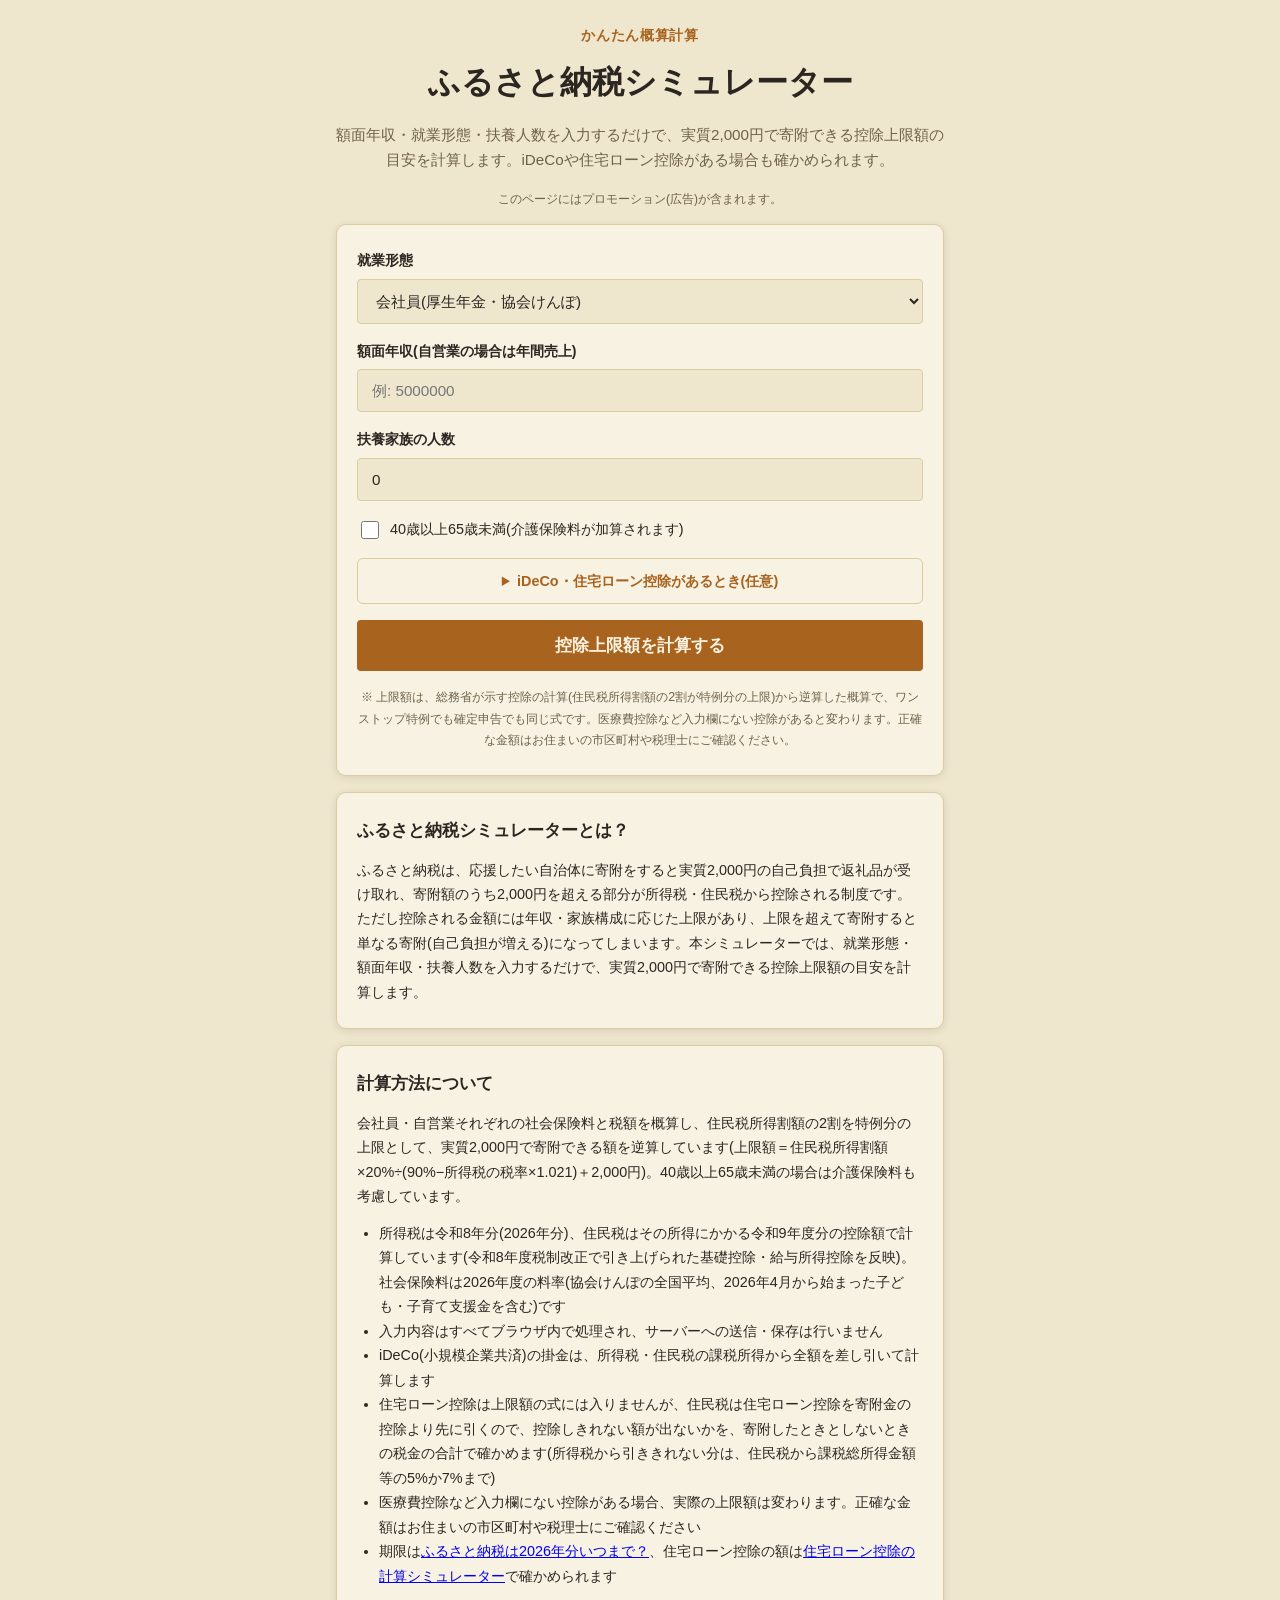
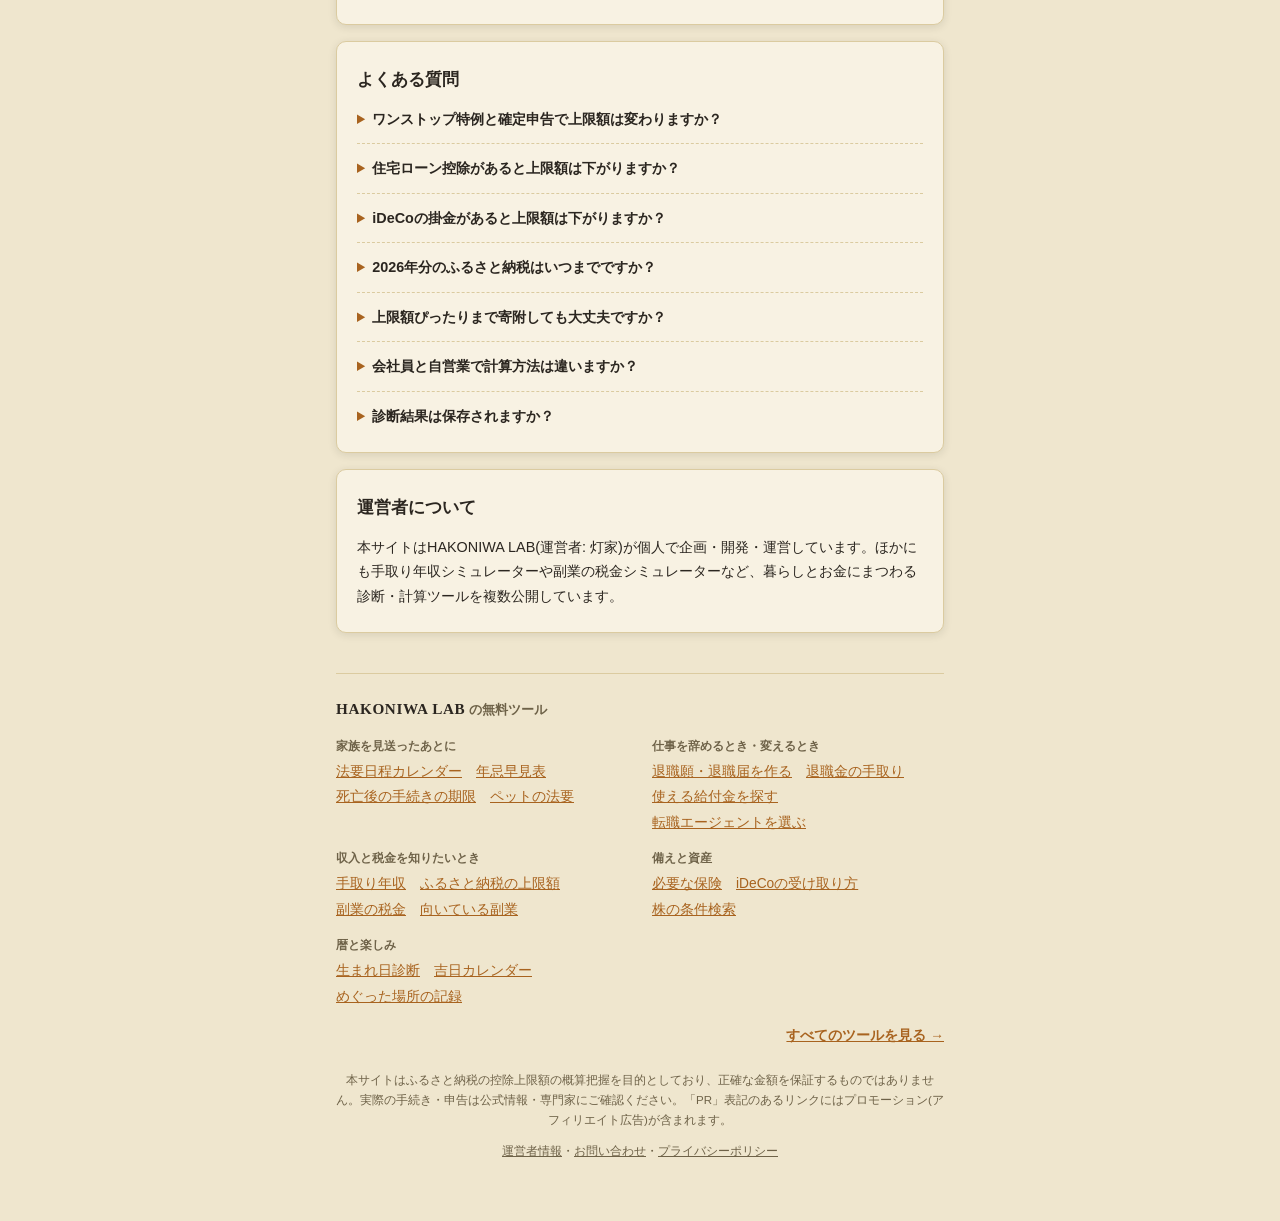
==== commit 2220ae8b: "全ページにHAKONIWA LABのツール一覧とパンくずの入口を追加 286ページ中、サイトのトップへ戻れるのが9ページだけで、 記事から入った人がほかのツールに気づけなかったため。 - 本文の下(フ" ====
--- a/index.html
+++ b/index.html
@@ -188,6 +188,73 @@
     </div>
   </section>
 
+  <!-- site-nav:start -->
+  <style>
+  .site-nav { margin: 40px 0 0; padding: 22px 0 0; border-top: 1px solid var(--color-border, var(--line, #dbcba0)); color: var(--color-text, var(--ink, #2b2620)); text-align: left; }
+  .site-nav__title { margin: 0 0 14px; font-size: 0.82rem; font-weight: 700; color: var(--color-text-muted, var(--muted, #6e6248)); }
+  .site-nav__title a { font-family: Georgia, "Times New Roman", serif; font-size: 0.95rem; letter-spacing: 0.04em; color: var(--color-text, var(--ink, #2b2620)); text-decoration: none; }
+  .site-nav__groups { display: grid; gap: 14px 24px; }
+  @media (min-width: 560px) { .site-nav__groups { grid-template-columns: 1fr 1fr; } }
+  .site-nav__label { margin: 0 0 4px; font-size: 0.74rem; font-weight: 700; color: var(--color-text-muted, var(--muted, #6e6248)); }
+  .site-nav__links { display: flex; flex-wrap: wrap; gap: 2px 14px; margin: 0; padding: 0; list-style: none; font-size: 0.86rem; line-height: 1.7; }
+  .site-nav__links li { margin: 0; padding: 0; }
+  .site-nav__links li::before { content: none; }
+  .site-nav__links a { color: var(--color-primary, var(--navy, #a8631f)); }
+  .site-nav__all { margin: 16px 0 0; font-size: 0.86rem; text-align: right; }
+  .site-nav__all a { color: var(--color-primary, var(--navy, #a8631f)); font-weight: 700; }
+  .app-footer a { color: var(--color-text-muted, var(--muted, #6e6248)); }
+  </style>
+  <nav class="site-nav" aria-label="HAKONIWA LABのツール">
+    <p class="site-nav__title"><a href="../">HAKONIWA LAB</a> の無料ツール</p>
+    <div class="site-nav__groups">
+      <div>
+        <p class="site-nav__label">家族を見送ったあとに</p>
+        <ul class="site-nav__links">
+          <li><a href="../houyou-calendar/">法要日程カレンダー</a></li>
+          <li><a href="../houyou-calendar/hayami/">年忌早見表</a></li>
+          <li><a href="../houyou-calendar/tetsuzuki/">死亡後の手続きの期限</a></li>
+          <li><a href="../houyou-calendar/pet/">ペットの法要</a></li>
+        </ul>
+      </div>
+      <div>
+        <p class="site-nav__label">仕事を辞めるとき・変えるとき</p>
+        <ul class="site-nav__links">
+          <li><a href="../resignation-letter-generator/">退職願・退職届を作る</a></li>
+          <li><a href="../retirement-simulator/">退職金の手取り</a></li>
+          <li><a href="../subsidy-checker/">使える給付金を探す</a></li>
+          <li><a href="../career-checker/">転職エージェントを選ぶ</a></li>
+        </ul>
+      </div>
+      <div>
+        <p class="site-nav__label">収入と税金を知りたいとき</p>
+        <ul class="site-nav__links">
+          <li><a href="../takehome-calculator/">手取り年収</a></li>
+          <li><a href="../furusato-simulator/">ふるさと納税の上限額</a></li>
+          <li><a href="../sidejob-tax-simulator/">副業の税金</a></li>
+          <li><a href="../sidejob-checker/">向いている副業</a></li>
+        </ul>
+      </div>
+      <div>
+        <p class="site-nav__label">備えと資産</p>
+        <ul class="site-nav__links">
+          <li><a href="../insurance-checker/">必要な保険</a></li>
+          <li><a href="../retirement-simulator/ideco/">iDeCoの受け取り方</a></li>
+          <li><a href="../stock-screener/">株の条件検索</a></li>
+        </ul>
+      </div>
+      <div>
+        <p class="site-nav__label">暦と楽しみ</p>
+        <ul class="site-nav__links">
+          <li><a href="../birthday-fortune/">生まれ日診断</a></li>
+          <li><a href="../birthday-fortune/calendar/">吉日カレンダー</a></li>
+          <li><a href="../meguri-log/">めぐった場所の記録</a></li>
+        </ul>
+      </div>
+    </div>
+    <p class="site-nav__all"><a href="../">すべてのツールを見る →</a></p>
+  </nav>
+  <!-- site-nav:end -->
+
   <footer class="app-footer">
     <p>本サイトはふるさと納税の控除上限額の概算把握を目的としており、正確な金額を保証するものではありません。実際の手続き・申告は公式情報・専門家にご確認ください。「PR」表記のあるリンクにはプロモーション(アフィリエイト広告)が含まれます。</p>
     <p><a href="../about.html">運営者情報</a>・<a href="../contact.html">お問い合わせ</a>・<a href="../privacy.html">プライバシーポリシー</a></p>
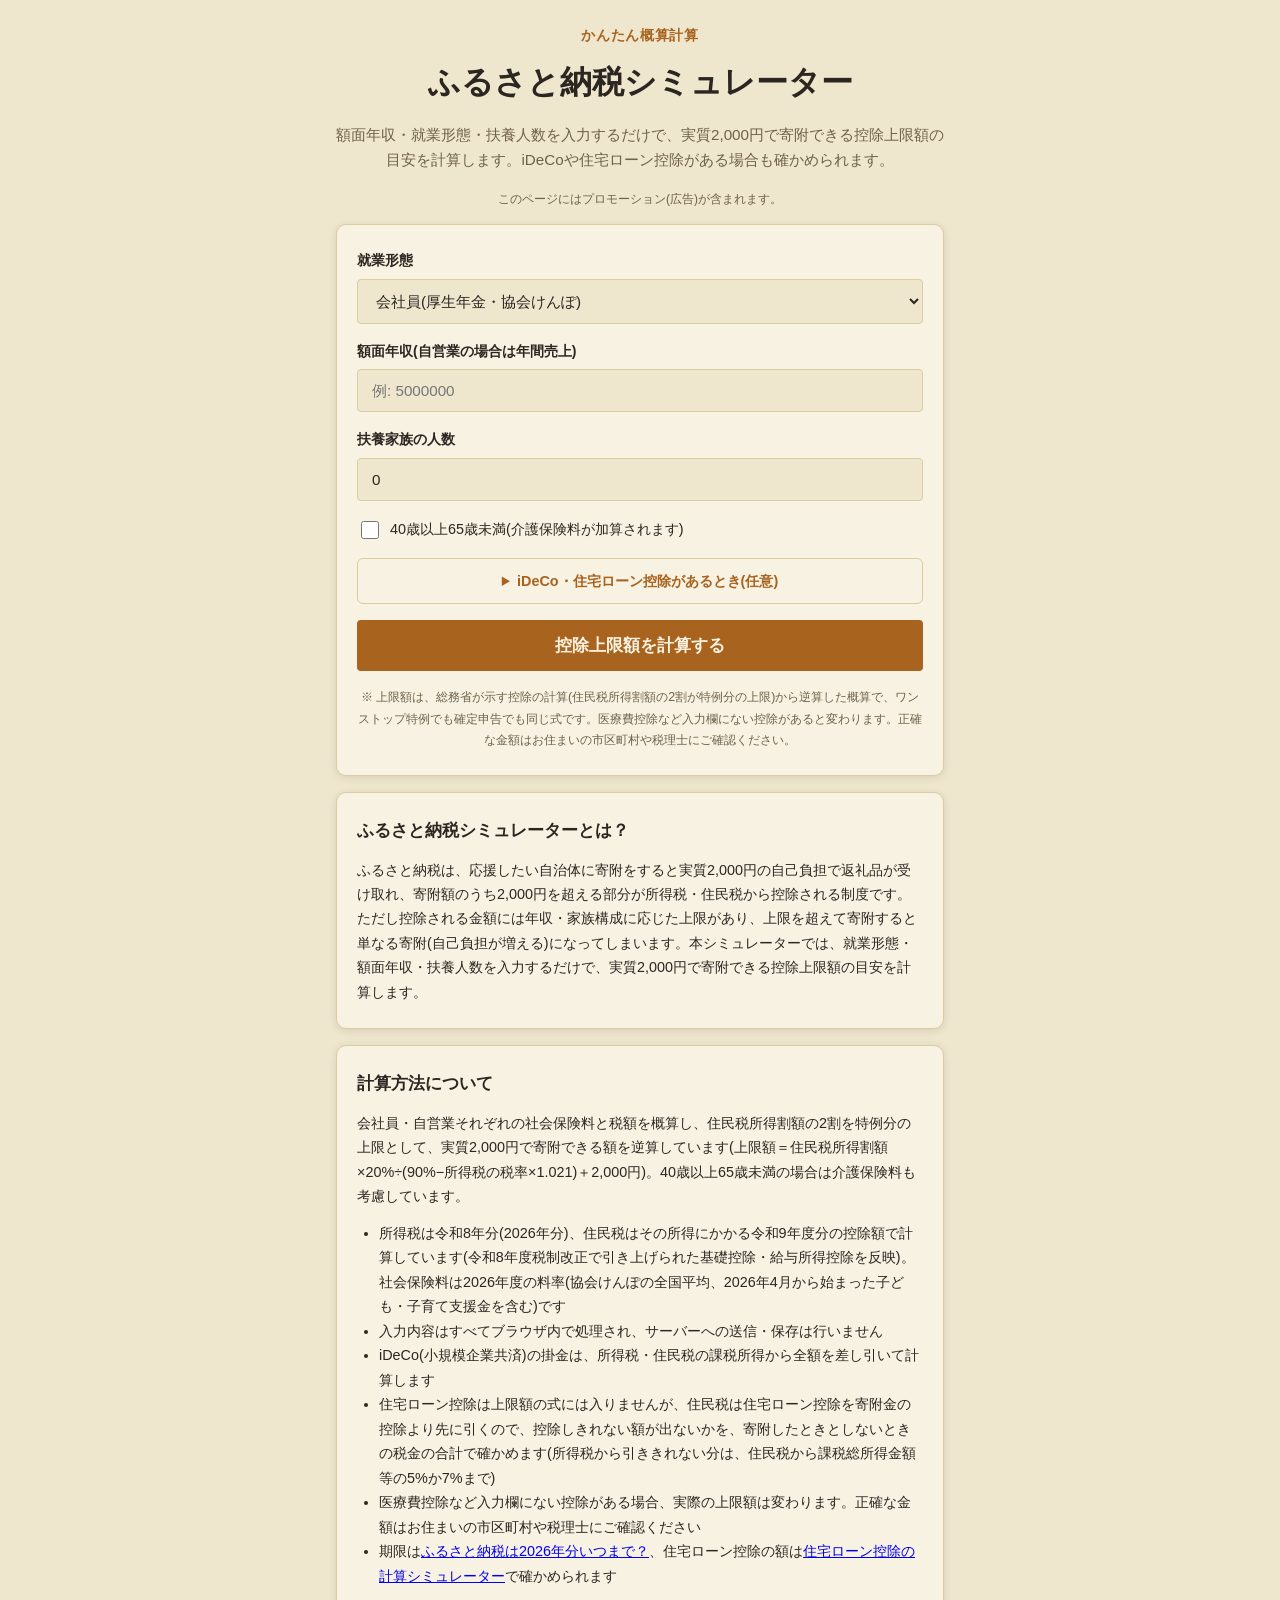
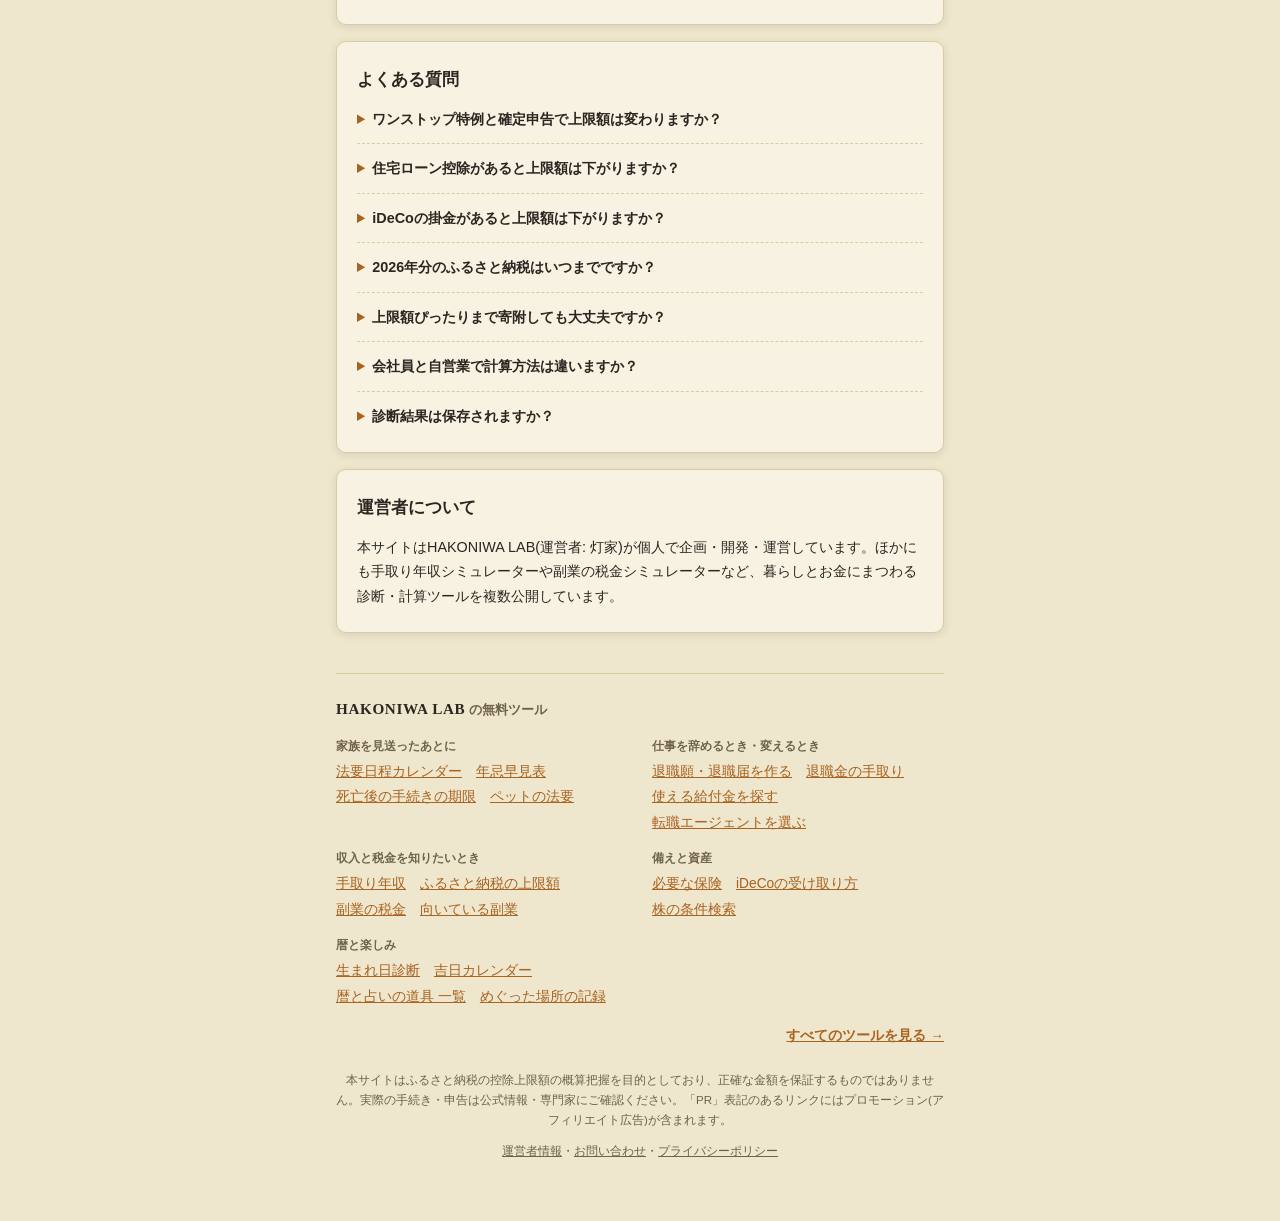
==== commit c6606158: "全ページのツール一覧に「暦と占いの道具 一覧」を追加 Co-Authored-By: Claude Opus 5.5 <noreply@anthropic.com>" ====
--- a/index.html
+++ b/index.html
@@ -247,6 +247,7 @@
         <ul class="site-nav__links">
           <li><a href="../birthday-fortune/">生まれ日診断</a></li>
           <li><a href="../birthday-fortune/calendar/">吉日カレンダー</a></li>
+          <li><a href="../birthday-fortune/tools/">暦と占いの道具 一覧</a></li>
           <li><a href="../meguri-log/">めぐった場所の記録</a></li>
         </ul>
       </div>
